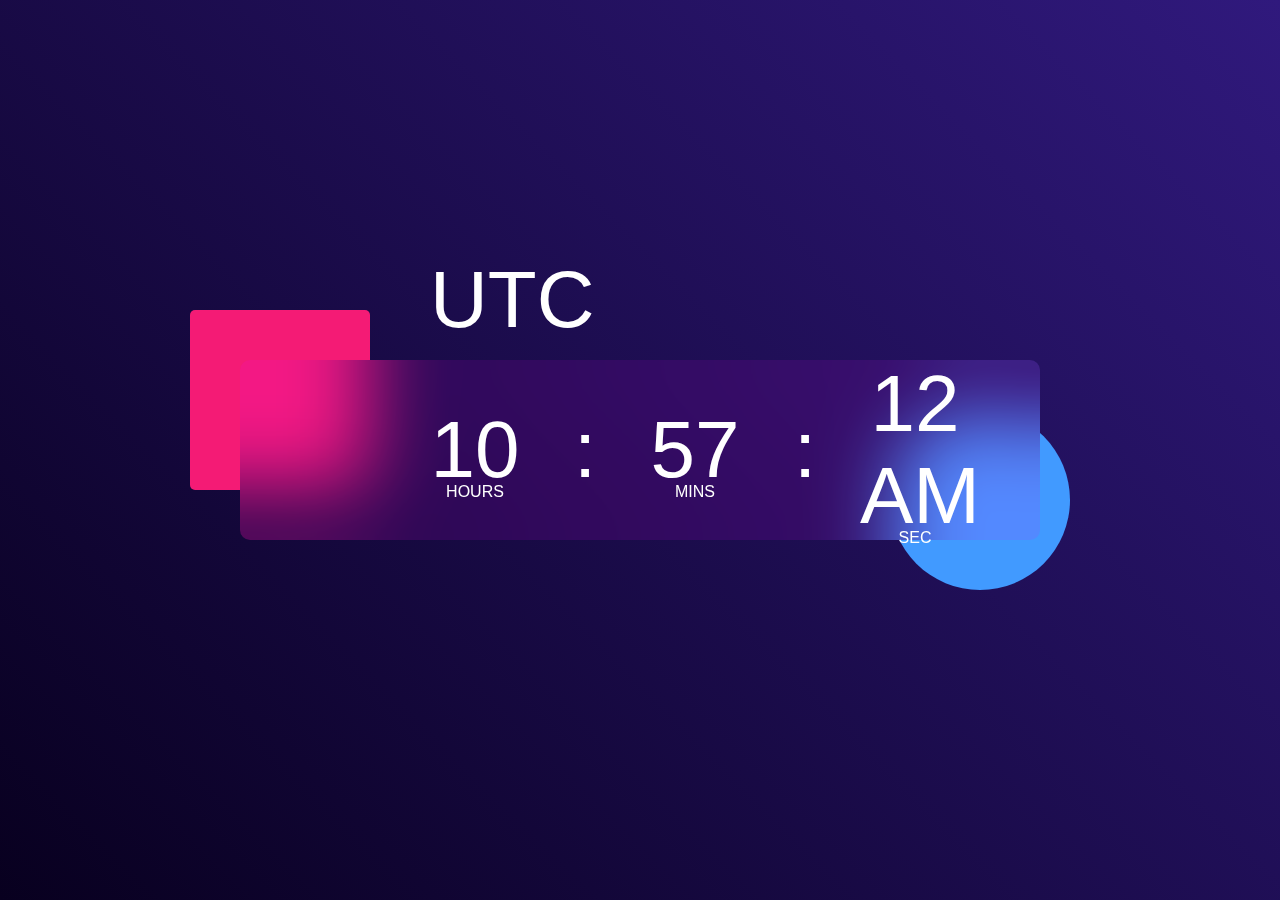
==== index.html @ c049bb7f "Update and rename Digitalclock.html to index.html" ====
<!DOCTYPE html>
<html lang="en">
<head>
    <meta charset="UTF-8">
    <meta name="viewport" content="width=device-width, initial-scale=1.0">
    <title>Digital Clock</title>
    <link rel="stylesheet" href="style.css">
</head>
<body>
    <div class="time">
        <div class="container">
            <div class="clock">
                <span id="timezone"> </span>
                <span id="hrs">00</span>
                <span>:</span>
                <span id="mins">00</span>
                <span>:</span>
                <span id="sec">00</span>
                
            </div>
        </div>
    </div>
   <script>
    function updateClock() {
        let current = new Date();
        
        let hours = current.getHours();
        let minutes = String(current.getMinutes()).padStart(2, '0');
        let seconds = String(current.getSeconds()).padStart(2, '0');
        let period = hours >= 12 ? 'PM' : 'AM';
        
       
        hours = hours % 12 || 12; 
        
        let timezone = Intl.DateTimeFormat().resolvedOptions().timeZone;
        document.getElementById("hrs").innerHTML = String(hours).padStart(2, '0');
        document.getElementById("mins").innerHTML = minutes;
        document.getElementById("sec").innerHTML = seconds + ' ' + period;
        document.getElementById("timezone").innerHTML = timezone;
    }
    updateClock();
    setInterval(updateClock, 1000);
</script>
</body>
</html>
---- style.css ----
* {
    margin: 0;
    padding: 0;
    font-family: 'poppins', sans-serif;

}

.time{
    width: 100%;
    min-height: 100vh;
    background: linear-gradient(45deg, #08001f, #30197d);
    color:#fff;
    position: relative;
}

.container{
    width: 800px;
    height: 180px;
    position:absolute;
    top: 50%;
    left: 50%;
    transform: translate(-50%, -50%);

}
.clock{
    width: 100%;
    height: 100%;
    background:rgba(235, 0, 255, 0.11);
    border-radius: 10px;
    display: flex;
    align-items: center;
    justify-content: center;
    backdrop-filter: blur(40px);
    
    
}
.container::before{
    content:'';
    width: 180px;
    height: 180px;
    background: #f41b75;
    border-radius: 5px;
    position:absolute;
    left: -50px;
    top: -50px;
    z-index: -1;


}
.container::after{
    content:'';
    width: 180px;
    height: 180px;
    background: #419aff;
    border-radius: 50%;
    position:absolute;
    right: -30px;
    bottom: -50px;
    z-index: -1;
    
}
.clock span{
    font-size: 80px;
    width: 110px;
    display:inline-block ;
    text-align: center;
    position: relative;
}
.clock span::after{
    
    font-size: 16px;
    position: absolute;
    bottom: -5px;
    left: 50%;
    transform: translate(-50%);
}
#hrs::after{
    content: 'HOURS';

}
#mins::after{
    content: 'MINS';

}
#sec::after{
    content: 'SEC';

}
#timezone{

    text-align: center;
    top: -150px;
    left: 120px;
}
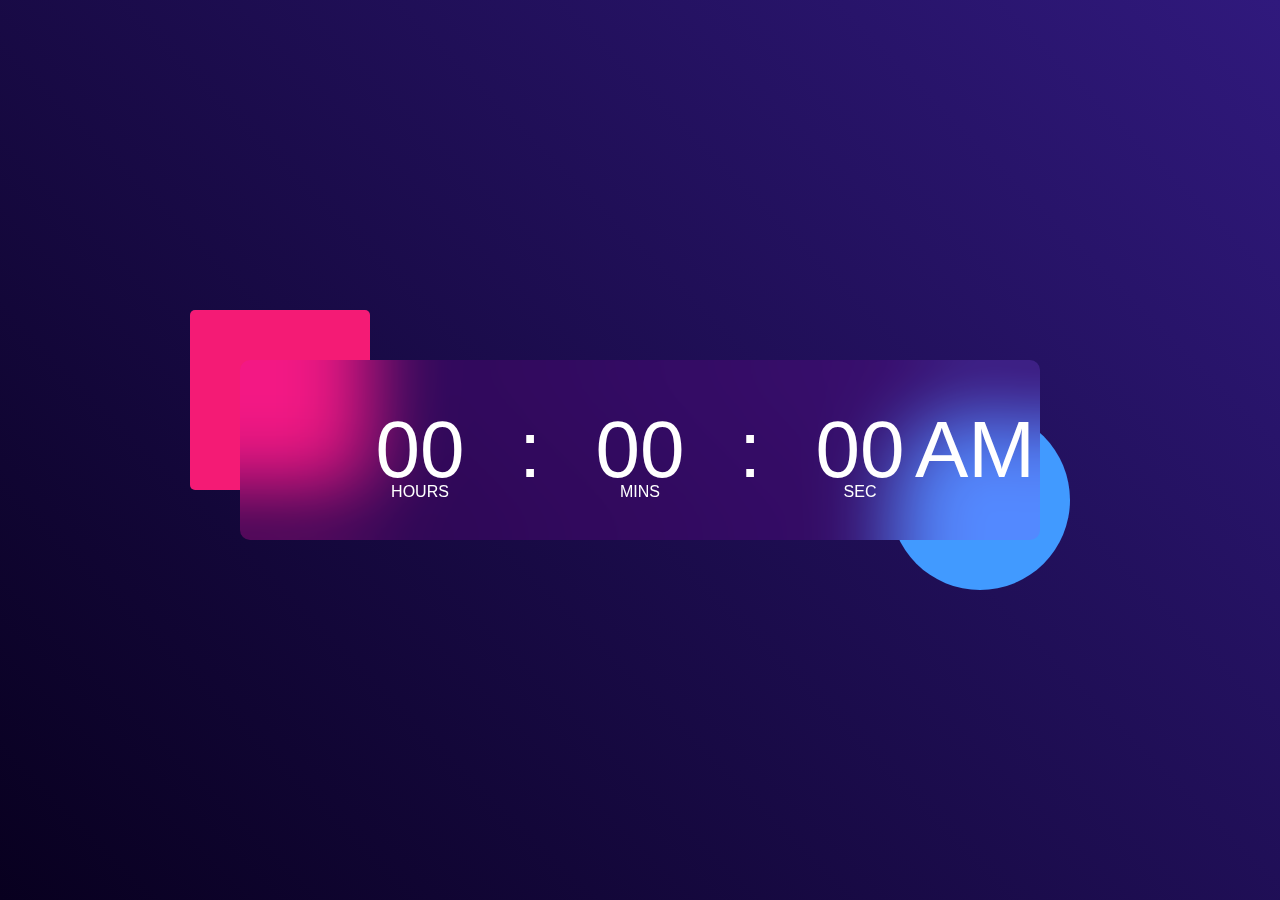
==== commit 592707b5: "Update index.html" ====
--- a/index.html
+++ b/index.html
@@ -16,30 +16,10 @@
                 <span id="mins">00</span>
                 <span>:</span>
                 <span id="sec">00</span>
-                
+                <span id="period">AM</span> 
             </div>
         </div>
     </div>
-   <script>
-    function updateClock() {
-        let current = new Date();
-        
-        let hours = current.getHours();
-        let minutes = String(current.getMinutes()).padStart(2, '0');
-        let seconds = String(current.getSeconds()).padStart(2, '0');
-        let period = hours >= 12 ? 'PM' : 'AM';
-        
-       
-        hours = hours % 12 || 12; 
-        
-        let timezone = Intl.DateTimeFormat().resolvedOptions().timeZone;
-        document.getElementById("hrs").innerHTML = String(hours).padStart(2, '0');
-        document.getElementById("mins").innerHTML = minutes;
-        document.getElementById("sec").innerHTML = seconds + ' ' + period;
-        document.getElementById("timezone").innerHTML = timezone;
-    }
-    updateClock();
-    setInterval(updateClock, 1000);
-</script>
+<script src="script.js"></script>    
 </body>
 </html>
